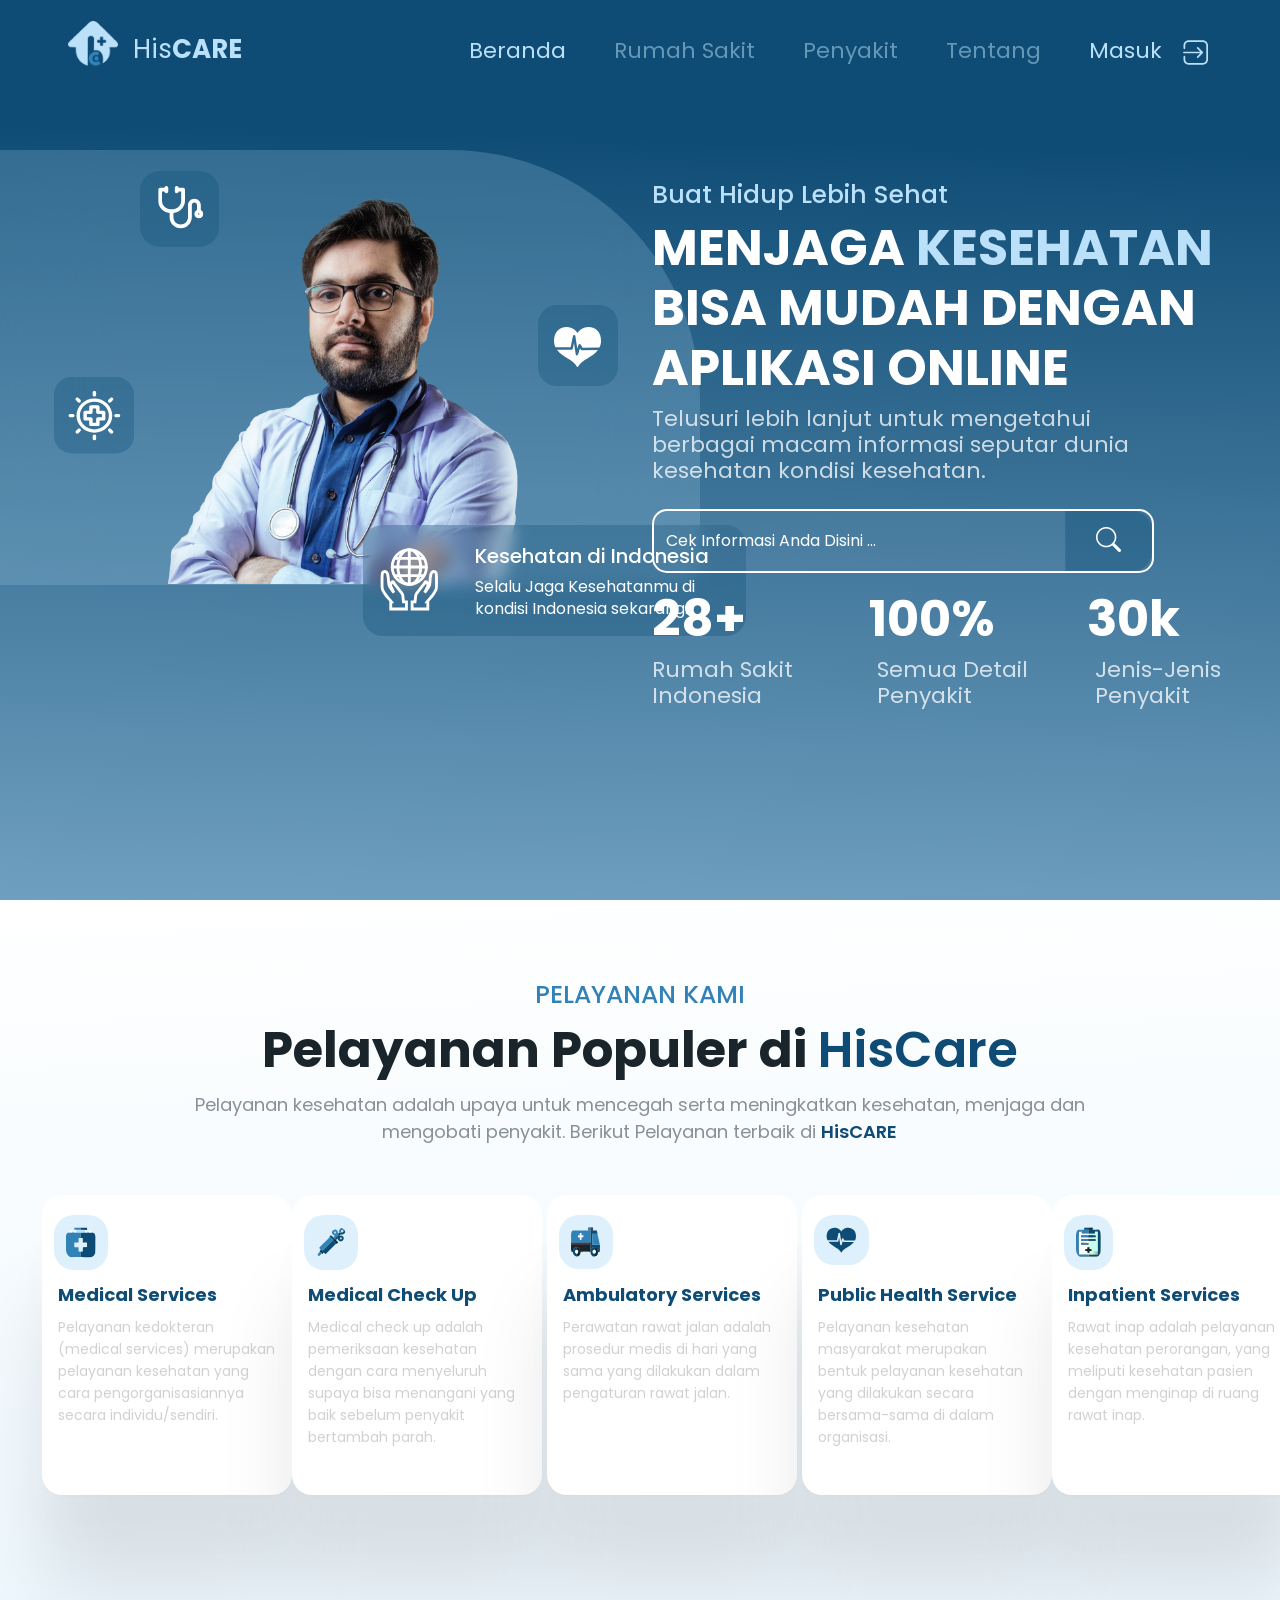
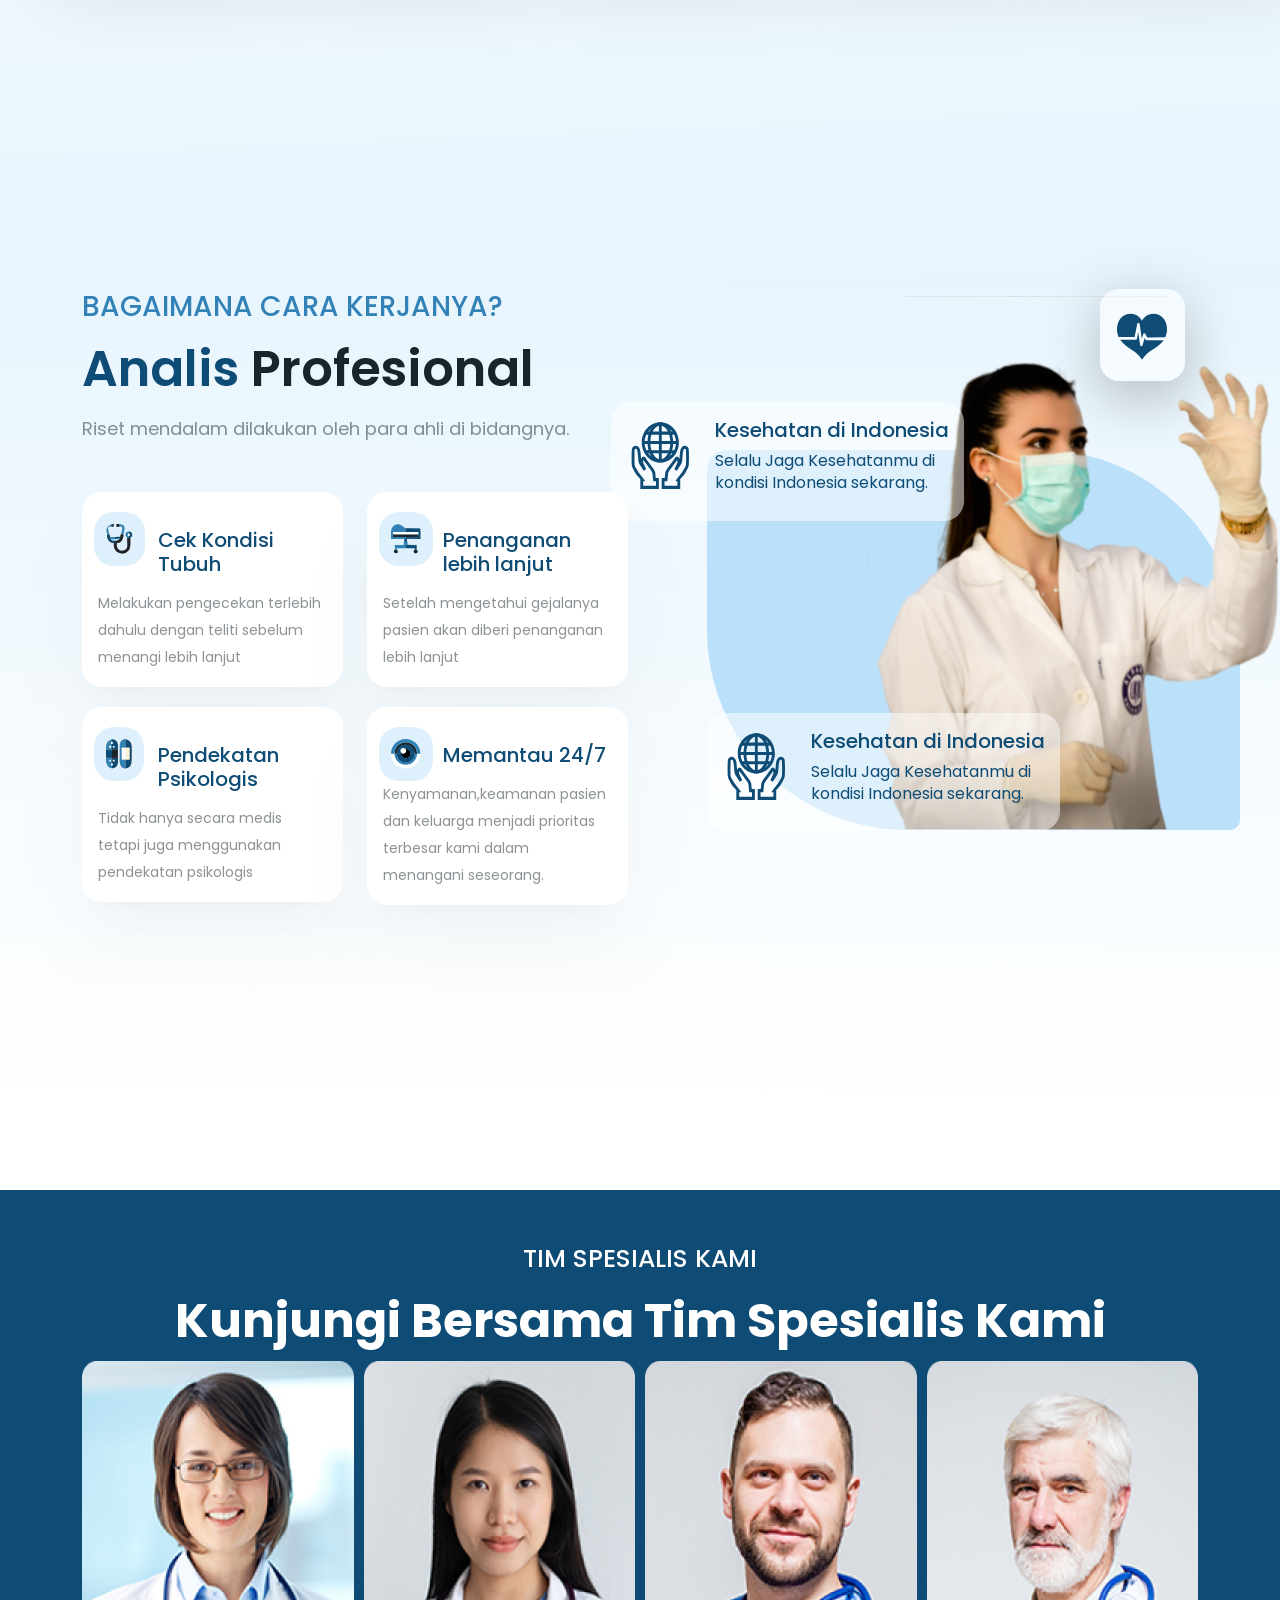
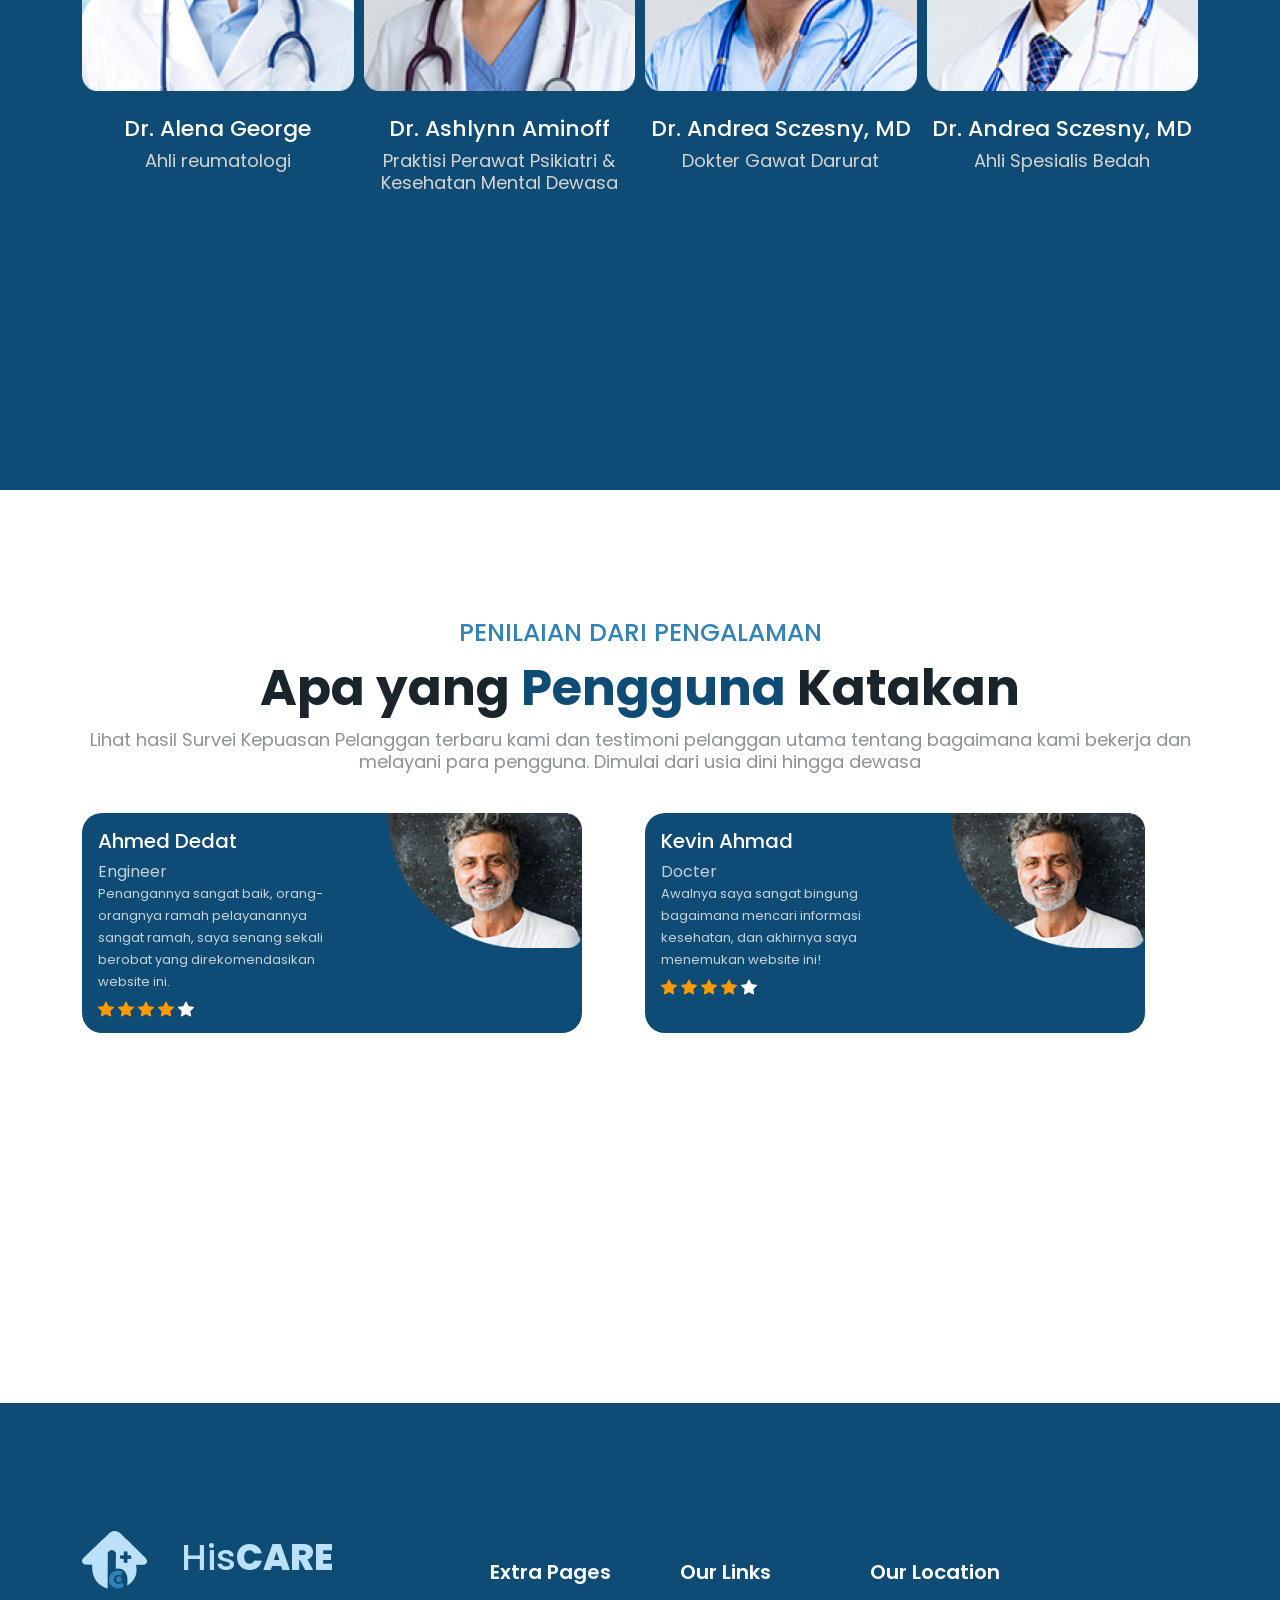
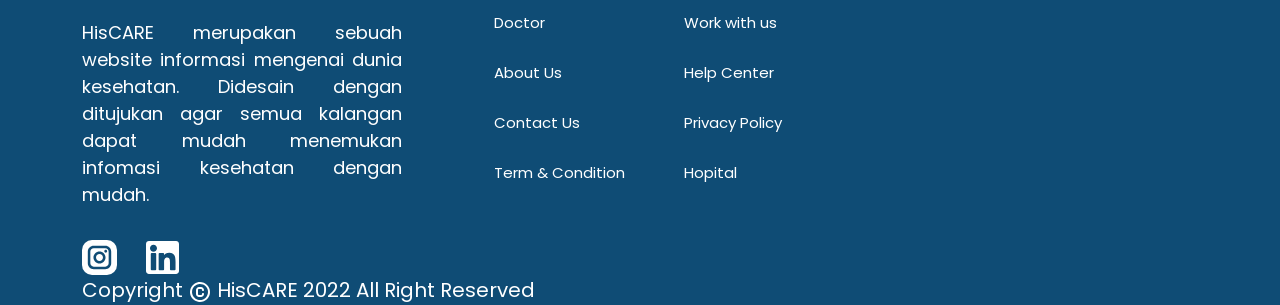
==== index.html @ 06464fab "final lomba" ====
<!DOCTYPE html>
<html lang="en">
  <head>
    <meta charset="UTF-8" />
    <meta http-equiv="X-UA-Compatible" content="IE=edge" />
    <meta name="viewport" content="width=device-width, initial-scale=1.0" />
    <link rel="icon" href="/image/brand-1.png" />
    <!-- BOOTSTRAP CSS -->
    <link rel="stylesheet" href="assets/bootstrap/css/bootstrap.css" />
    
    <!-- ICON BOOTSTRAP -->
    <link rel="stylesheet" href="https://cdn.jsdelivr.net/npm/bootstrap-icons@1.9.1/font/bootstrap-icons.css" />
    <!-- SWIPER JS -->
    <link rel="stylesheet" href="https://cdn.jsdelivr.net/npm/swiper@8/swiper-bundle.min.css" />
    <!-- STYLE CSS -->
    <link rel="stylesheet" href="/assets/css/style.css" />
    <!-- OWL -->
    <link rel="stylesheet" href="https://cdnjs.cloudflare.com/ajax/libs/OwlCarousel2/2.3.4/assets/owl.theme.default.css" integrity="sha512-OTcub78R3msOCtY3Tc6FzeDJ8N9qvQn1Ph49ou13xgA9VsH9+LRxoFU6EqLhW4+PKRfU+/HReXmSZXHEkpYoOA==" crossorigin="anonymous" referrerpolicy="no-referrer" />    <link rel="stylesheet" href="https://cdnjs.cloudflare.com/ajax/libs/OwlCarousel2/2.3.4/assets/owl.carousel.min.css" integrity="sha512-tS3S5qG0BlhnQROyJXvNjeEM4UpMXHrQfTGmbQ1gKmelCxlSEBUaxhRBj/EFTzpbP4RVSrpEikbmdJobCvhE3g==" crossorigin="anonymous" referrerpolicy="no-referrer" />    <title>HisCARE - Beranda</title>
  </head>
  <body>
    <!-- *AWAL NAVBAR* -->
    <header>
      <nav class="navbar navbar-expand-md navbar-expand-lg bg-transparent navbar-expand-xl fixed-top py-3">
        <div class="container-fluid px-5">
          <a class="navbar-brand" href="#"><img src="/image/brand-1.png" alt="brand-2" /><span>His</span><b>CARE</b></a>
          <div class="menu-toggle">
            <input type="checkbox" />
            <span></span>
            <span></span>
            <span></span>
          </div>
          <div class="navbar-links">
            <ul class="top-menu navbar-nav ms-auto">
              <li><a class="nav-link mx-3 active" aria-current="page" href="#">Beranda</a></li>
              <li><a class="nav-link mx-3" href="/hospitals.html">Rumah Sakit</a></li>
              <li><a class="nav-link mx-3" href="/diseases.html">Penyakit</a></li>
              <li><a class="nav-link mx-3" href="/about.html">Tentang</a></li>
              <li>
                <a class="nav-link mx-3 login" href="/login.html">Masuk <img src="/image/icon/icon-login-2.svg" alt="icon-login" /></a>
              </li>
            </ul>
          </div>
        </div>
      </nav>
      <!-- *AKHIR NAVBAR -->

      <!-- *HERO -->

      <div class="header-hero mb-5">
        <div class="container">
          <div class="row">
            <div class="col-md-6 col-lg-6">
              <!-- GAMBAR HERO -->
              <div class="hero-img">
                <img class="img-hero" src="image/img hero.png" alt="" />
                <img class="icon-hd-1" src="image/icon/icon-hd-1.svg" />
                <img class="icon-hd-2" src="image/icon/icon-hd-2.svg" />
                <img class="icon-hd-3" src="image/icon/icon-hd-3.svg" />
              </div>
              <!-- CARD HERO -->
              <div class="card card-hero mb-3">
                <div class="row g-0">
                  <div class="col-md-3 col-lg-3">
                    <img src="image/icon/icon-world.svg" class="img-fluid rounded-start" alt="..." />
                  </div>
                  <div class="col-md-9 col-lg-9">
                    <div class="card-body card-hero-detail">
                      <h5 class="card-title title-card-hero">Kesehatan di Indonesia</h5>
                      <p class="card-text text-card-hero">Selalu Jaga Kesehatanmu di kondisi Indonesia sekarang.</p>
                    </div>
                  </div>
                </div>
              </div>
            </div>
            <div class="col-md-6 col-lg-6">
              <div class="jumbotron">
                <!-- MAIN JUMBOTRON -->
                <h2>Buat Hidup Lebih Sehat</h2>
                <h1>MENJAGA<span> KESEHATAN</span> BISA MUDAH DENGAN APLIKASI ONLINE</h1>
                <p>Telusuri lebih lanjut untuk mengetahui berbagai macam informasi seputar dunia kesehatan kondisi kesehatan. </p>
                <div class="input-group mb-3">
                  <input type="search" class="form-control text-light" id="form-control" placeholder="Cek Informasi Anda Disini ..." aria-label="Check your information here" aria-describedby="button-addon2" />
                  <button class="btn-jumbotron" type="button" id="button-addon2"><i class="bi bi-search"></i></button>
                </div>
                <!-- JUMBOTRON VALUE -->
                <div class="row">
                  <div class="col-lg-4 col-4">
                    <div class="value-1">
                      <h1>28+</h1>
                      <p>Rumah Sakit Indonesia</p>
                    </div>
                  </div>
                  <div class="col-lg-4 col-4">
                    <div class="value-2">
                      <h1>100%</h1>
                      <p class="detail-value">Semua Detail Penyakit</p>
                    </div>
                  </div>
                  <div class="col-lg-4 col-4">
                    <div class="value-3">
                      <h1>30k</h1>
                      <p class="detail-value">Jenis-Jenis Penyakit</p>
                    </div>
                  </div>
                </div>
              </div>
            </div>
          </div>
        </div>
      </div>
    </header>
    <!-- *AKHIR HERO -->

    <main>
      <div class="section-services">
        <div class="container">
          <div class="main-services">
            <h2>PELAYANAN KAMI</h2>
            <h1>Pelayanan Populer di <span>HisCare</span></h1>
            <p>
              Pelayanan kesehatan adalah upaya untuk mencegah serta meningkatkan kesehatan, menjaga dan mengobati penyakit. Berikut Pelayanan terbaik di <span>HisCARE</span>
            </p>
          </div>
          <div class="card-services">
            <div class="row">
              <div class="col-12 col-sm-6 col-lg-2">
                <div class="card card-services-1">
                  <img src="image/icon/icon-service-1.svg" class="img-fluid img-card-service" alt="..." />
                  <div class="card-body card-body-services">
                    <h5 class="card-title-service">Medical Services</h5>
                    <p class="card-text-service">Pelayanan kedokteran (medical services) merupakan pelayanan kesehatan yang cara pengorganisasiannya secara individu/sendiri.</p>
                  </div>
                </div>
              </div>
              <div class="col-12 col-sm-6 col-lg-2">
                <div class="card card-services-2">
                  <img src="image/icon/icon-service-2.svg" class="img-fluid img-card-service" alt="..." />
                  <div class="card-body card-body-services">
                    <h5 class="card-title-service">Medical Check Up</h5>
                    <p class="card-text-service">Medical check up adalah pemeriksaan kesehatan dengan cara menyeluruh supaya bisa menangani yang baik sebelum penyakit bertambah parah.</p>
                  </div>
                </div>
              </div>
              <div class="col-12 col-sm-6 col-lg-2">
                <div class="card card-services-3">
                  <img src="image/icon/icon-service-3.svg" class="img-fluid img-card-service" alt="..." />
                  <div class="card-body card-body-services">
                    <h5 class="card-title-service">Ambulatory Services</h5>
                    <p class="card-text-service">Perawatan rawat jalan adalah prosedur medis di hari yang sama yang dilakukan dalam pengaturan rawat jalan. </p>
                  </div>
                </div>
              </div>
              <div class="col-12 col-sm-6 col-lg-2">
                <div class="card card-services-4">
                  <img src="image/icon/icon-service-4.svg" class="img-fluid img-card-service" alt="..." />
                  <div class="card-body card-body-services">
                    <h5 class="card-title-service">Public Health Service</h5>
                    <p class="card-text-service">Pelayanan kesehatan masyarakat merupakan bentuk pelayanan kesehatan yang dilakukan secara bersama-sama di dalam organisasi.</p>
                  </div>
                </div>
              </div>
              <div class="col-12 col-sm-12 col-lg-2">
                <div class="card card-services-5">
                  <img src="image/icon/icon-service-5.svg" class="img-fluid img-card-service" alt="..." />
                  <div class="card-body card-body-services">
                    <h5 class="card-title-service">Inpatient Services</h5>
                    <p class="card-text-service">Rawat inap adalah pelayanan kesehatan perorangan, yang meliputi kesehatan pasien dengan menginap di ruang rawat inap.</p>
                  </div>
                </div>
              </div>
            </div>
          </div>
        </div>
      </div>

      <!-- * WORKS -->
      <div class="section-works vh-100">
        <div class="container">
          <div class="row">
            <div class="col-sm-12 col-lg-6">
              <div class="main-works">
                <h2>BAGAIMANA CARA KERJANYA?</h2>
                <h1><span>Analis</span> Profesional</h1>
                <p>Riset mendalam dilakukan oleh para ahli di bidangnya.</p>
              
              <div class="row card-works">
                <div class="col-12 col-sm-12 col-xl-6">
                  <div class="card card-works-1">
                    <img src="image/icon/icon-work-1.svg" class="img-fluid img-card-work" alt="..." />
                    <div class="card-body">
                      <h5 class="card-title title-card-works">Cek Kondisi Tubuh</h5>
                      <p class="card-text text-card-works">Melakukan pengecekan terlebih dahulu dengan teliti sebelum menangi lebih lanjut </p>
                    </div>
                  </div>
                </div>
                <div class="col-12 col-sm-12 col-xl-6">
                  <div class="card card-works-2">
                    <img src="image/icon/icon-work-2.svg" class= "img-fluid img-card-work" alt="..." />
                    <div class="card-body">
                      <h5 class="card-title title-card-works">Penanganan lebih lanjut</h5>
                      <p class="card-text text-card-works">Setelah mengetahui gejalanya pasien akan diberi penanganan lebih lanjut</p>
                    </div>
                  </div>
                </div>
                <div class="col-12 col-sm-12 col-xl-6 ">
                  <div class="card card-works-3">
                    <img src="image/icon/icon-work-3.svg" class="img-fluid img-card-work" alt="..." />
                    <div class="card-body">
                      <h5 class="card-title title-card-works">Pendekatan Psikologis</h5>
                      <p class="card-text text-card-works">Tidak hanya secara medis tetapi juga menggunakan pendekatan psikologis</p>
                    </div>
                  </div>
                </div>
                <div class="col-12 col-sm-12 col-xl-6">
                  <div class="card card-works-4">
                    <img src="image/icon/icon-work-4.svg" class="img-fluid img-card-work" alt="..." />
                    <div class="card-body">
                      <h5 class="card-title title-card-works">Memantau 24/7</h5>
                      <p class="card-text text-card-works">Kenyamanan,keamanan pasien dan keluarga menjadi prioritas terbesar kami dalam menangani seseorang.</p>
                    </div>
                  </div>
                </div>
              </div>
            </div>
          </div>
            <div class="col-sm-12 col-lg-6">
              <div class="work-img">
                <img class="img-work" src="image/img-services.svg" alt="" />
                <div class="card card-img-work-1 mb-3">
                  <div class="row g-0">
                    <div class="col-md-3 col-lg-3">
                      <img src="image/icon/icon-world-2.svg" class="img-fluid img-card rounded-start" alt="..." />
                    </div>
                    <div class="col-md-9 col-lg-9">
                      <div class="card-body card-works-5">
                        <h5 class="card-title title-works">Kesehatan di Indonesia</h5>
                        <p class="card-text text-works">Selalu Jaga Kesehatanmu di kondisi Indonesia sekarang.</p>
                      </div>
                    </div>
                  </div>
                </div>
                <div class="card card-img-work-2 mb-3">
                  <div class="row g-0">
                    <div class="col-md-3 col-lg-3">
                      <img src="image/icon/icon-world-2.svg" class="img-fluid img-card rounded-start" alt="..." />
                    </div>
                    <div class="col-md-9 col-lg-9">
                      <div class="card-body card-works-5">
                        <h5 class="card-title title-works">Kesehatan di Indonesia</h5>
                        <p class="card-text text-works">Selalu Jaga Kesehatanmu di kondisi Indonesia sekarang.</p>
                      </div>
                    </div>
                  </div>
                </div>
                <img class="icon-works" src="image/icon/icon-healty.svg" alt="" />
              </div>
            </div>
          </div>
        </div>
      </div>

      <!-- *SPECIALIST -->

      <div class="section-specialist">
        <div class="container">
          <div class="main-specialist">
            <h2>TIM SPESIALIS KAMI</h2>
            <h1>Kunjungi Bersama Tim Spesialis Kami</h1>
          </div>
          <div class="owl-carousel owl-specialist owl-theme">         
              <div class="specialist-1">
                <img class="card-specialist-1 item" src="image/img-dr-1.png"></img>
                <div class="docter-1">
                  <h4>Dr. Alena George</h4>
                  <p>Ahli reumatologi</p>
                </div>
              </div>
              <div class="specialist-2">
                <img class="card-specialist-2 item" src="image/img-dr-2.png"></img>
                <div class="docter-2">
                  <h4>Dr. Ashlynn Aminoff</h4>
                  <p>Praktisi Perawat Psikiatri & Kesehatan Mental Dewasa</p>
                </div>
              </div> 
              <div class="specialist-3">
                <img class="card-specialist-3 item" src="image/img-dr-3.png"></img>
                <div class="docter-3">
                  <h4>Dr. Andrea Sczesny, MD</h4>
                  <p>Dokter Gawat Darurat</p>
                </div>
              </div> 
              <div class="specialist-4">              
                <img class="card-specialist-4 item" src="image/img-dr-4.png"></img>
                <div class="docter-4">
                  <h4>Dr. Andrea Sczesny, MD</h4>
                  <p>Ahli Spesialis Bedah</p>
                </div>
              </div>                                   
            </div>
          </div>        
        </div>
      </div>

      <!-- *AKHIR SECTION SPECIALIST -->
      <!-- *CUSTOMER SAY -->
      <div class="section-customer-say">
        <div class="container">
          <div class="main-customer-say">
            <h2>PENILAIAN DARI PENGALAMAN</h2>
            <h1>Apa yang <span>Pengguna</span> Katakan</h1>
            <p>Lihat hasil Survei Kepuasan Pelanggan terbaru kami dan testimoni pelanggan utama tentang bagaimana kami bekerja dan melayani para pengguna. Dimulai dari usia dini hingga dewasa</p>
          </div>
          <div class="">
            <div class="card-customer-say owl-carousel owl-customer owl-theme">
              <div class="customer-1">
                <div class="card card-customer-say-1">
                  <div class="row">
                    <div class="col-7">
                      <div class="card-body">
                        <h4 class="card-title title-customer-1">Ahmed Dedat</h4>
                        <p>Engineer</p>
                        <p class="card-text text-customer-say">Penangannya sangat baik, orang-orangnya ramah pelayanannya sangat ramah, saya senang sekali berobat yang direkomendasikan website ini.</p>
                        <div class="rating-customer">
                          <i class="bi bi-star-fill"></i>
                          <i class="bi bi-star-fill"></i>
                          <i class="bi bi-star-fill"></i>
                          <i class="bi bi-star-fill"></i>
                          <i class="bi bi-star-fill start-customer"></i>
                        </div>
                      </div>
                    </div>
                    <div class="col-5">
                      <img src="image/customer-say-1.png" class=" img-card-customer-1" alt="" />
                    </div>
                  </div>
                </div>
              </div>
              <div class="customer-1">
                <div class="card card-customer-say-2">
                  <div class="row">
                    <div class="col-7">
                      <div class="card-body">
                        <h4 class="card-title title-customer-1">Kevin Ahmad</h4>
                        <p>Docter</p>
                        <p class="card-text text-customer-say">Awalnya saya sangat bingung bagaimana mencari informasi kesehatan, dan akhirnya saya menemukan website ini!</p>
                        <div class="rating-customer">
                          <i class="bi bi-star-fill"></i>
                          <i class="bi bi-star-fill"></i>
                          <i class="bi bi-star-fill"></i>
                          <i class="bi bi-star-fill"></i>
                          <i class="bi bi-star-fill start-customer"></i>
                        </div>
                      </div>
                    </div>
                    <div class="col-5">
                      <img src="image/customer-say-1.png" class=" img-card-customer-1" alt="" />
                    </div>
                  </div>
                </div>
              </div>
            </div>
          </div>
        </div>
      </div>
    </main>

    <footer>
      <div class="footer pt-5">
        <div class="content-footer container text-light">
          <div class="row">
            <div class="col-12 col-lg-4 about-footer">
              <div class="brand-footer">
                <h2>
                  <img src="image/brand-1.png" alt="" />
                  His<span>CARE</span>
                </h2>
                <p class="text-footer">HisCARE merupakan sebuah website informasi mengenai dunia kesehatan. Didesain dengan ditujukan agar semua kalangan dapat mudah menemukan infomasi kesehatan dengan mudah.</p>
              </div>
              <div class="sosmed-footer">
                <a href=""><img src="image/icon/icon-ig.svg" alt="" /></a>
                <a href=""><img src="/image/icon/icon-linkedin.svg" alt="" /></a>
              </div>
            </div>
            <div class="col-12 col-lg-8 main-footer">
              <div class="row">
                <div class="col-12 col-lg-3">
                  <p class="perusahaan">Extra Pages</p>
                  <ul>
                    <li><a href="#">Doctor</a></li>
                    <li><a href="#">About Us</a></li>
                    <li><a href="#">Contact Us</a></li>
                    <li><a href="#">Term & Condition</a></li>
                  </ul>
                </div>
                <div class="col-12 col-lg-3">
                  <p>Our Links</p>
                  <ul>
                    <li><a href="#"> Work with us</a></li>
                    <li><a href="#">Help Center</a></li>
                    <li><a href="#">Privacy Policy</a></li>
                    <li><a href="#">Hopital</a></li>
                  </ul>
                </div>
                <div class="col-12 col-lg-6">
                  <p>Our Location</p>
                  <ul>
                    <iframe
                      src="https://www.google.com/maps/embed?pb=!1m18!1m12!1m3!1d3961.0091771893913!2d107.64422471472034!3d-6.8895032950216475!2m3!1f0!2f0!3f0!3m2!1i1024!2i768!4f13.1!3m3!1m2!1s0x2e68e79f6f5ee041%3A0xf935f61f05570358!2sSMKN%205%20Kota%20Bandung!5e0!3m2!1sid!2sid!4v1662335462393!5m2!1sid!2sid"
                      width="100%"
                      height="246px;"
                      style="border: 0"
                      allowfullscreen=""
                      loading="lazy"
                      referrerpolicy="no-referrer-when-downgrade"
                    ></iframe>
                  </ul>
                </div>
              </div>
            </div>
          </div>
          <div class="copyright">
            <p>Copyright <img src="image/icon/copyright.svg" /> HisCARE 2022 All Right Reserved</p>
          </div>
        </div>
      </div>
    </footer>

    <script src="assets/script.js"></script>
    <script src="/assets/bootstrap/js/bootstrap.bundle.js"></script>
    <script src="https://cdn.jsdelivr.net/npm/swiper@8/swiper-bundle.min.js"></script>
    <script src="https://cdnjs.cloudflare.com/ajax/libs/OwlCarousel2/2.3.4/owl.carousel.js" integrity="sha512-gY25nC63ddE0LcLPhxUJGFxa2GoIyA5FLym4UJqHDEMHjp8RET6Zn/SHo1sltt3WuVtqfyxECP38/daUc/WVEA==" crossorigin="anonymous" referrerpolicy="no-referrer"></script>
    <!-- JQUERY -->
    <script
      src="https://cdnjs.cloudflare.com/ajax/libs/jquery/3.6.1/jquery.min.js"
      integrity="sha512-aVKKRRi/Q/YV+4mjoKBsE4x3H+BkegoM/em46NNlCqNTmUYADjBbeNefNxYV7giUp0VxICtqdrbqU7iVaeZNXA=="
      crossorigin="anonymous"
      referrerpolicy="no-referrer"
    ></script>
    <script src="/assets/owl/owl.carousel.min.js"></script>
    <script>
      $(".owl-specialist").owlCarousel({
        loop: true,
        margin: 10,
        responsive: {
          0: {
            items: 1,
          },
          480: {
            items: 2,
          },
          1000: {
            items: 4,
          },
        },
      });
      $(".owl-customer").owlCarousel({
        loop: true,
        margin: 10,
        responsive: {
          0: {
            items: 1,
          },
        480: {
            items: 1,
          },
          1000: {
            items: 2,
          },
        },
      });
    </script>
  </body>
</html>
---- assets/css/style.css ----
@import url("https://fonts.googleapis.com/css2?family=Poppins:wght@300;400;500;600&display=swap");
@import url("https://fonts.googleapis.com/css2?family=Nunito:wght@200;300;400;500;600;700&display=swap");

:root {
  --first-color: #1b262c;
  --second-color: #0f4c75;
  --third-color: #3282b8;
  --fourth-color: #bbe1fa;
}
* {
  margin: 0;
  padding: 0;
  box-sizing: border-box;
  font-family: "Poppins", sans-serif;
}
body {
  overflow-x: hidden;
}
/* !NAVBAR */
.navbar-brand {
  font-size: 26px;
  line-height: 54px;
  color: var(--fourth-color) !important;
  padding-left: 20px;
}
.navbar-brand img {
  width: 50px;
  margin-bottom: 15px;
}
.navbar-brand span {
  margin-left: 15px;
}
.navbar-brand b {
  color: var(--fourth-color);
  font-weight: bolder;
}
.nav-color {
  background-color: var(--second-color);
  transition: all ease-in-out 0.5s;
  box-shadow: 0px 4px 20px #38383889;
}

.bg-transparent {
  transition: all ease-in 0.5s;
}
.active {
  color: var(--fourth-color) !important;
}
.nav-link {
  font-size: 22px;
  color: rgba(187, 225, 250, 0.5);
}
.nav-link:hover,
.nav-link:focus,
.login {
  color: var(--fourth-color);
}
.login {
  color: var(--fourth-color);
}
.login img {
  margin-left: 15px;
}

/* MENU TOGGLE */
.menu-toggle {
  display: none;
  flex-direction: column;
  height: 20px;
  justify-content: space-between;
  position: relative;
}
.menu-toggle input {
  position: absolute;
  top: -5px;
  width: 35px;
  height: 40px;
  opacity: 0;
  cursor: pointer;
  z-index: 4;
}
.menu-toggle span {
  display: block;
  width: 28px;
  height: 3.5px;
  border-radius: 50px;
  background-color: var(--fourth-color);
  transition: all 0.3s;
  z-index: 3;
}

/*HAMBURGER ANIMATION*/
.menu-toggle span:nth-child(2) {
  transform-origin: 0 0;
}
.menu-toggle span:nth-child(3) {
  width: 50%;
  margin-left: 12px;
}
.menu-toggle span:nth-child(4) {
  transform-origin: 0 100%;
}
.menu-toggle input:checked ~ span:nth-child(2) {
  background-color: var(--fourth-color);
  transform: rotate(45deg) translate(-1px, -1px);
}
.menu-toggle input:checked ~ span:nth-child(4) {
  background-color: var(--fourth-color);
  transform: rotate(-45deg) translate(-1px, 0);
}
.menu-toggle input:checked ~ span:nth-child(3) {
  transform: scale(0);
}

/* !JUMBOTRON */
header {
  background: linear-gradient(181.37deg, #0f4c75 16.15%, #bbe1fa 165.7%);
  width: 100%;
  height: 100vh;
}
.hero-img {
  position: absolute;
  background: rgba(187, 225, 250, 0.2);
  backdrop-filter: blur(45px);
  border-radius: 0px 250px 20px 0px;
  width: 700px;
  height: 435px;
  left: 0;
  top: 150px;
}
.img-hero {
  width: 450px;
  position: relative;
  left: 130px;
  top: 43px;
}
.icon-hd-1 {
  width: 80px !important;
  position: relative;
  bottom: 0;
  top: 70px;
  left: -400px !important;
}
.icon-hd-2 {
  width: 80px !important;
  position: relative;
}
.icon-hd-3 {
  position: relative;
  bottom: 370px;
  left: 140px;
}
.card {
  border: none;
}
.card-hero {
  background: rgba(15, 76, 117, 0.3);
  backdrop-filter: blur(8px) !important;
  border-radius: 20px;
  border: none;
  position: absolute;
  top: 525px;
  left: 363px;
  width: 382.63px;
  height: 110.92px;
}
.img-fluid {
  position: absolute;
  top: 20px;
  left: 12px;
}

.card-hero-detail {
  position: absolute;
  bottom: 0;
}
.title-card-hero,
.text-card-hero {
  width: 100%;
  color: white !important;
}
.jumbotron {
  display: block;
  position: absolute;
  top: 180px;
}
.jumbotron,
h2 {
  color: var(--four-color);
  font-size: 25px;
}
.jumbotron h2 {
  color: var(--fourth-color);
}
.jumbotron h1 {
  color: white;
  font-weight: 700;
  font-size: 50px;
  line-height: 60px;
}
.jumbotron p {
  font-size: 22px;
  width: 80%;
  line-height: 26px;
}
.jumbotron span {
  color: var(--fourth-color);
  font-weight: 700;
}
.search-jumbotron {
  background: rgba(255, 255, 255, 0.05);
  border: 2px solid #ffffff;
  border-radius: 15px;
}
.input-group {
  border: 2px solid #ffffff;
  border-radius: 15px;
  width: 80%;
  margin-top: 1em;
}

.form-control {
  background: rgba(255, 255, 255, 0.05);
  border: none;
}
#form-control:focus {
  background: rgba(255, 255, 255, 0.05);
}
input:focus {
  box-shadow: none !important;
  background: rgba(255, 255, 255, 0.05);
}

::placeholder {
  color: white !important;
}
.btn-jumbotron {
  background: rgba(15, 76, 117, 0.3);
  border-radius: 20px;
  position: relative;
  width: 87px;
  height: 60px;
  border: none;
}
.btn-jumbotron i {
  color: white;
}
.value-1,
.value-2,
.value-3 {
  width: auto;
  height: auto;
}
.value-1,
.value-2,
.value-3,
h1 {
  font-weight: 700;
  font-size: 48px;
  line-height: 65px;
  color: white;
}
.value-1,
.value-2,
.value-3,
p {
  font-weight: 400;
  font-size: 16px;
  line-height: 22px;
  color: rgba(255, 255, 255, 0.75);
}
.detail-value {
  margin-left: 8px;
}
/* ! SERVICES */
.section-services {
  background: linear-gradient(177.59deg, #c4c4c4 -1.41%, #ffffff -1.38%, #bbe1fa 277.26%);
  height: 110vh;
  padding-bottom: 5rem;
  padding-top: 5rem;
}
.main-services {
  text-align: center;
}
.main-services h2 {
  color: var(--third-color);
}
.main-services h1 {
  font-size: 50px;
  color: #1a252b;
}
.main-services p {
  color: rgba(26, 37, 43, 0.5);
  width: 80%;
  line-height: 27px;
  font-size: 18px;
  margin-left: 10%;
}
.main-services span {
  font-weight: 600;
  color: var(--second-color);
}
/* ! CARD SERVICES */
.card-services {
  padding-top: 50px;
}
.card-services-1,
.card-services-2,
.card-services-3,
.card-services-4,
.card-services-5 {
  width: fit-content;
  height: auto;
  color: black;
  background: #ffffff;
  box-shadow: 0px 100px 80px rgba(0, 0, 0, 0.09), 0px 44.6385px 40.0391px rgba(0, 0, 0, 0.0148668), 0px 16.5479px 24.1177px rgba(0, 0, 0, 0.00201574), 0px 4.01307px 10.0172px rgba(0, 0, 0, 0.000244818),
    0px 3.08671px 6.30574px rgba(0, 0, 0, 0.00390063), 0px 2.44603px 3.62304px rgba(0, 0, 0, 0.00817888), 0px 1.48964px 1.59459px rgba(0, 0, 0, 0.0107784);
  border-radius: 20px;
  transition: all 0.3s ease-out;
  position: relative;
}
.img-card-service {
  background: rgba(187, 225, 250, 0.5);
  border-radius: 20px;
  padding: 12px;
}

.card-services-1 {
  right: 40px;
}
.card-services-2 {
  left: 20px;
}
.card-services-3 {
  left: 85px;
}
.card-services-4 {
  left: 150px;
}
.card-services-5 {
  left: 210px;
}

.card-services-1:hover,
.card-services-2:hover,
.card-services-3:hover,
.card-services-4:hover,
.card-services-5:hover {
  background: rgba(49, 130, 183, 1);
  transform: translateY(-10px) scale(1.005) translateZ(0);
}

.card-body-services {
  position: relative;
  top: 70px;
}

.card-services-1,
.card-services-2,
.card-services-3,
.card-services-4,
.card-services-5,
.card-title-service {
  color: var(--second-color);
  font-size: 18px;
  line-height: 27px;
  font-weight: 700;
  width: 250px;
}
.card-title-service:target {
  color: var(--fourth-color);
}
.card-text-service:target {
  color: white;
}
.card-services-1,
.card-services-2,
.card-services-3,
.card-services-4,
.card-services-5,
.card-text-service {
  color: rgba(209, 209, 209, 1);
  font-size: 14px;
  height: 300px;
}

/* !WORKS */
.section-works {
  background: linear-gradient(0.45deg, #ffffff 10.14%, #ffffff 10.17%, #bbe1fa 279.27%);
}
.main-works h2 {
  font-size: 28px;
  color: var(--third-color);
}
.main-works h1 {
  font-size: 50px;
  color: #1a252b;
  line-height: 75px;
  font-weight: 600;
}
.main-works span {
  color: var(--second-color);
}
.main-works p {
  color: rgba(26, 37, 43, 0.5);
  font-size: 18px;
  line-height: 27px;
  width: 100%;
}
/* CARD WORKS */
.card-works {
  margin-top: 50px;
}
.card-works-1,
.card-works-2,
.card-works-3,
.card-works-4 {
  border-radius: 20px;
  backdrop-filter: blur(20px);
  background: #ffffff;
  /* width: 255px;
  height: 172.5px; */
  transition: all 0.3s ease-out;
  text-align: left;
  filter: drop-shadow(0px 50.0488px 40.0391px rgba(0, 0, 0, 0.0292019)) drop-shadow(0px 30.1471px 24.1177px rgba(0, 0, 0, 0.013462)) drop-shadow(0px 19.3198px 15.4559px rgba(0, 0, 0, 0.00690742))
    drop-shadow(0px 12.5216px 10.0172px rgba(0, 0, 0, 0.00523375)) drop-shadow(0px 7.88218px 6.30574px rgba(0, 0, 0, 0.0063107)) drop-shadow(0px 4.5288px 3.62304px rgba(0, 0, 0, 0.00854026))
    drop-shadow(0px 1.99324px 1.59459px rgba(0, 0, 0, 0.00976893));
}
.img-card-work {
  background: rgba(187, 225, 250, 0.5);
  border-radius: 20px;
  padding: 12px;
}
.card-works-1:hover,
.card-works-2:hover,
.card-works-3:hover,
.card-works-4:hover {
  background: rgba(49, 130, 183, 1);
  transform: translateY(-10px) scale(1.005) translateZ(0);
}
.card-works-1 {
  margin-bottom: 20px;
}
.card-works-3 {
  margin-bottom: 20px;
}
.title-card-works {
  margin-left: 3em;
  margin-top: 1em;
  color: var(--second-color);
}
.text-card-works {
  color: #d1d1d1;
  font-weight: 400;
  font-size: 14px !important;
  line-height: 21px;
  margin-top: 1em;
  width: auto;
  height: auto;
}
/* ! IMAGES WORKS */
.work-img {
  position: relative;
  width: 533px;
  height: 380.49px;
  background: #bbe1fa;
  border-radius: 20px 200px 10px;
  top: 160px;
  left: 55px;
}
.img-work {
  width: 411px;
  height: 534.4px;
  position: absolute;
  left: 160px;
  bottom: 0;
}
.card-works-1,
.card-works-2 {
  margin-left: auto;
}
.card-img-work-1,
.card-img-work-2 {
  background: rgba(255, 255, 255, 0.5);
  border-radius: 20px;
  width: 352.63px;
  height: 118.55px;
  color: var(--second-color);
}
.card-img-work-1 {
  position: relative;
  right: 6rem;
  bottom: 3rem;
}
.card-img-work-2 {
  margin-top: 9rem;
}
.title-works {
  width: 300px;
}
.text-works {
  color: var(--second-color);
}
.img-card {
  position: relative;
  left: 20px;
}
.icon-works {
  position: absolute;
  right: 0;
  bottom: 0;
  top: -200px;
}
/* SPECIALIST */
.section-specialist {
  background-color: var(--second-color);
  height: 100vh;
}
.main-specialist {
  text-align: center;
  padding-top: 48px;
}
.main-specialist h2 {
  font-weight: 500;
  line-height: 42px;
  color: #ffffff;
}
.card-specialist {
  padding-top: 50px;
}
.card-specialist-1,
.card-specialist-2,
.card-specialist-3,
.card-specialist-4 {
  width: 275px;
  height: 330px;
}
.docter-1 h4,
.docter-2 h4,
.docter-3 h4,
.docter-4 h4 {
  font-size: 22px;
  color: #ffffff;
  padding-top: 25px;
  text-align: center;
}
.docter-1 p,
.docter-2 p,
.docter-3 p,
.docter-4 p {
  font-size: 18px;
  text-align: center;
  color: #d4d4d4;
}

/* !CUSTOMER */
.card-customer-say {
  cursor: pointer;
  height: 70vh;
}
.main-customer-say {
  text-align: center;
  margin-top: 8rem;
}
.main-customer-say h2 {
  color: rgba(49, 130, 183, 1);
}
.main-customer-say h1 {
  font-size: 50px;
  color: #1a252b;
}
.main-customer-say span {
  color: rgba(15, 76, 117, 1);
}
.main-customer-say p {
  color: rgba(26, 37, 43, 0.5);
  font-size: 18px;
  width: 100%;
}
.card-customer-say {
  padding-top: 40px;
}
.text-customer-say {
  width: 100%;
  font-size: 13px;
  margin-bottom: 5px;
}
.customer-1 {
  width: 100px;
}

.card-customer-say-1 {
  border-radius: 20px;
  background-color: var(--second-color);
  width: 500px;
  height: 220px;
  padding-top: 0 !important;
  color: #d4d4d4;
}
.img-card-customer-1 {
  width: 100%;
  height: fit-content;
}
.title-customer-1 {
  color: #ffffff;
  font-size: 20px;
}
.title-customer-1 p {
  color: #ffffff;
  font-size: 18px;
}
.card-title-customer {
  width: 100%;
  display: flex;
  justify-content: space-between;
}
.card-customer-say-2 {
  border-radius: 20px;
  background-color: var(--second-color);
  width: 500px;
  height: 220px;
  padding-top: 0 !important;
  color: #d4d4d4;
}
.customer-2 {
  margin-left: 190px;
}
.wrapper-customer {
  padding-bottom: 120px;
}
.rating-customer {
  color: #ff9900;
}
.start-customer {
  color: white;
}
.customer {
  padding-right: 70px !important;
}
/* !FOOTER */
.footer {
  width: 100%;
  height: 1;
  background-color: var(--second-color);
}
.content-footer {
  margin-top: 80px;
}

.about-footer img {
  padding-right: 25px;
}
.brand-footer {
  padding-bottom: 2rem;
}
.brand-footer h2 {
  font-size: 36px;
  color: var(--fourth-color);
}
.brand-footer span {
  font-weight: 800;
  color: var(--fourth-color);
}
.text-footer {
  margin-top: 30px;
  width: 90%;
  font-weight: 400;
  font-size: 18px;
  line-height: 27px;
  text-align: justify;

  color: #ffffff;
}
.main-footer p {
  margin-top: 30px;
  margin-left: 28px;
  padding-bottom: 15px;
  font-size: 20px;
  color: #ffffff;
  font-weight: 600;
}
.main-footer a {
  color: white;
  font-size: 15px;
  line-height: 50px;
  text-decoration: none;
}
.main-footer li {
  list-style: none;
}
.copyright p {
  font-weight: 400;
  font-size: 20px;
  line-height: 30px;
  color: #ffffff;
  margin-bottom: 0;
}
iframe {
  border-radius: 15px;
}

/* !MOBILE */
@media (max-width: 620px) {
  * {
    margin: 0;
    padding: 0;
    box-sizing: border-box;
  }
  /* !NAVBAR */
  .navbar {
    display: block;
    width: 100%;
    padding: 0 !important;
    padding-top: 12px !important ;
    padding-bottom: 10px !important ;
    position: fixed;
    z-index: 3;
  }
  .nav-color {
    background-color: var(--second-color);
    transition: all ease-in-out 0.3s;
    color: black !important;
  }
  .bg-transparent {
    transition: all ease-in 0.3s;
  }
  .nav-link {
    color: var(--fourth-color) !important;
    padding: 20px 0px 20px 0px !important;
  }
  .nav-link a {
    margin-top: 100px !important ;
  }
  .navbar-brand {
    position: relative;
    right: 35px;
  }
  .navbar-brand span {
    margin-left: 8px;
  }
  .navbar-links {
    position: fixed;
    top: -275px;
    left: 0;
    width: 100%;
    height: auto;
  }
  /* MENU TOGGLE */
  .menu-toggle {
    display: flex;
  }
  .top-menu {
    z-index: -1;
  }
  nav ul {
    position: relative;
    /* top: -140px;
    left: -50px; */
    width: 100%;
    background: var(--second-color);
    align-items: center;
    transform: translateY(0);
    transition: all 0.5s;
    opacity: 0;
    border-radius: 0 0 10px 10px;
  }

  nav ul.slide {
    display: flex;
    transform: translateY(100%);
    opacity: 1;
  }
  /* !JUMBOTRON */
  header {
    width: 100%;
    height: 100vh !important;
  }

  .jumbotron {
    margin-right: auto !important;
    position: relative;
    margin-top: 45%;
    top: 0px;
  }
  .hero-img {
    display: none;
  }
  .card-hero {
    display: none;
  }

  .jumbotron h1 {
    font-size: 25px;
    line-height: 36px;
    text-align: center;
  }
  .jumbotron h2 {
    font-size: 18px;
    text-align: center;
  }
  .jumbotron p {
    width: 100%;
    height: auto;
    line-height: 18px;
    font-size: 14px;
    text-align: center;
    margin-top: 15px;
    margin-bottom: 1rem;
  }
  .jumbotron span {
    color: var(--fourth-color);
  }
  .jumbotron .row .value-1,
  .jumbotron .row .value-2,
  .jumbotron .row .value-3 {
    width: auto;
    height: 100px !important;
  }
  .value-1,
  .value-2,
  .value-3 h1 {
    font-size: 28px;
    line-height: 30px;
  }
  p {
    font-size: 14px;
    line-height: 22px;
  }
  .search-jumbotron {
    background: rgba(255, 255, 255, 0.05);
    border: 2px solid #ffffff;
    border-radius: 15px;
  }
  .input-group {
    width: auto;
    border: 2px solid #ffffff;
    border-radius: 10px;
    height: 50px;
    margin: auto;
  }
  .form-control {
    background: rgba(255, 255, 255, 0.05);
    height: 50px;
  }
  ::placeholder {
    position: relative;
    bottom: 3px;
    font-size: 12px;
  }
  .btn-jumbotron {
    background: rgba(15, 76, 117, 0.3);
    border-radius: 12px;
    position: relative;
    width: 67px;
    height: 46px;
  }
  .btn-jumbotron i {
    font-size: 18px;
  }
  .value-1,
  .value-2,
  .value-3 {
    position: relative;
    top: 50px;
  }
  .value-1,
  .value-2,
  .value-3,
  p {
    line-height: 15px;
  }
  /* !SERVICES */
  .section-services {
    height: max-content;
  }
  .main-services h2 {
    font-size: 18px;
  }
  .main-services h1 {
    font-size: 25px;
  }
  .main-services p {
    font-size: 14px;
    line-height: 18px;
  }
  /* !CARD SERVICE */
  .img-card-service {
    position: relative;
    width: fit-content;
    height: 60px;
  }
  .card-services-1,
  .card-services-2,
  .card-services-3,
  .card-services-4 {
    width: auto;
    height: fit-content;
    margin-bottom: 1rem;
    position: static !important;
  }
  .card-services-5 {
    width: auto;
    height: fit-content;
    font-size: medium;
    position: static;
    line-height: 25px !important ;
  }
  .card-body-services {
    height: max-content;
    position: static;
    margin-top: 1em;
  }
  .card-body-services p,
  .card-body-services h5 {
    font-size: inherit;
    width: auto;
    height: fit-content;
  }
  .card-body-services h5 {
    font-size: 18px;
  }
  .card-body-services p {
    /* height: 80px; */
    padding-bottom: 1em;
    line-height: 18px;
  }
  /* !WORKS */
  .section-works {
    display: block;
    width: auto;
    height: fit-content !important;
    text-align: center;
    padding-bottom: 3rem;
  }
  .main-works h2 {
    font-size: 18px;
  }
  .main-works h1 {
    font-size: 25px;
  }
  .main-works p {
    font-size: 14px;
    width: 100%;
    line-height: 22px;
  }
  /* !CARD WORKS */

  /* .card-works .col-sm-12 {
    display: flex;
    flex-direction: column;
    align-items: center;
    justify-content: center;
    width: 50%;
    height: auto;
  } */
  .card-works-1,
  .card-works-2,
  .card-works-3,
  .card-works-4 {
    width: auto;
    height: fit-content;
  }

  .card-works-3 {
    margin-top: 1rem;
  }
  .title-card-works {
    margin-top: 1em;
    margin-left: 3em;
    margin-right: 0 !important;
    width: fit-content;
    padding: auto;
    font-size: 18px;
  }
  .text-card-works {
    position: static;
    margin-top: 20px;
    width: 100%;
    height: auto;
  }
  .work-img {
    display: none;
  }
  /* !SPECIALIST DR */
  .section-specialist {
    height: auto !important;
  }
  .main-specialist h2 {
    font-size: 18px;
  }
  .main-specialist h1 {
    font-size: 25px;
  }
  .card-specialist .col-sm-12 {
    width: 20%;
    display: flex;
    flex-wrap: wrap;
    flex-direction: column;
  }
  /* !CUSTOMER */
  .main-customer-say h2 {
    font-size: 18px;
  }
  .main-customer-say h1 {
    font-size: 25px;
  }
  .main-customer-say p {
    font-size: 12px;
  }
  /* !SPECIALISST */
  .docter-1 p,
  .docter-2 p,
  .docter-3 p,
  .docter-4 p {
    line-height: 25px;
  }
  /* CUSTOMER */
  .section-customer-say {
    height: fit-content;
  }
  .main-customer-say p {
    font-size: 14px;
  }
  /* FOOTER */
  footer {
    height: 100vh !important;
  }
  .main-footer ol,
  ul {
    padding-left: 0% !important;
  }
  .main-footer p {
    margin-top: 30px;
    margin-left: 0px;
  }
  .copyright {
    width: 100%;
    padding-bottom: 1rem;
    /* margin-left: 2em; */
  }
}

/* ?FULL HD */
@media (min-width: 1900px) {
  .navbar {
    padding-top: 2rem !important;
    padding-bottom: 2rem !important;
  }
  .nav-link {
    font-size: 25px;
    font-weight: 400;
  }
  /* !JUMBOTRON */
  .hero-img {
    width: 750px;
    height: 560px;
    top: 200px;
  }
  .img-hero {
    width: 600px;
    left: 50px;
    top: 38px;
  }
  .icon-hd-1 {
    left: -540px !important;
  }
  .icon-hd-2 {
    bottom: 400px;
    left: 550px;
  }
  .icon-hd-3 {
    bottom: 500px;
    left: 70px;
  }
  .card-hero {
    top: 700px;
    left: 410px;
  }
  .jumbotron {
    top: 250px;
  }
  .value-1,
  .value-2,
  .value-3 {
    margin-top: 50px;
    width: 250px;
    height: 64px;
    text-align: center;
  }
  .value-1 h1,
  .value-2 h1,
  .value-3 h1 {
    margin-right: 25px;
  }

  .input-group {
    margin-top: 50px;
  }
  /* SERVICES */
  .section-services {
    height: 80vh;
  }
  /* WORKS */
  .section-works {
    height: 90vh;
  }
  /* SPECIALIST */
  .section-specialist {
    height: 70vh;
  }
  /* CUSTOMER */
  .section-customer-say {
    height: 70vh;
  }
}
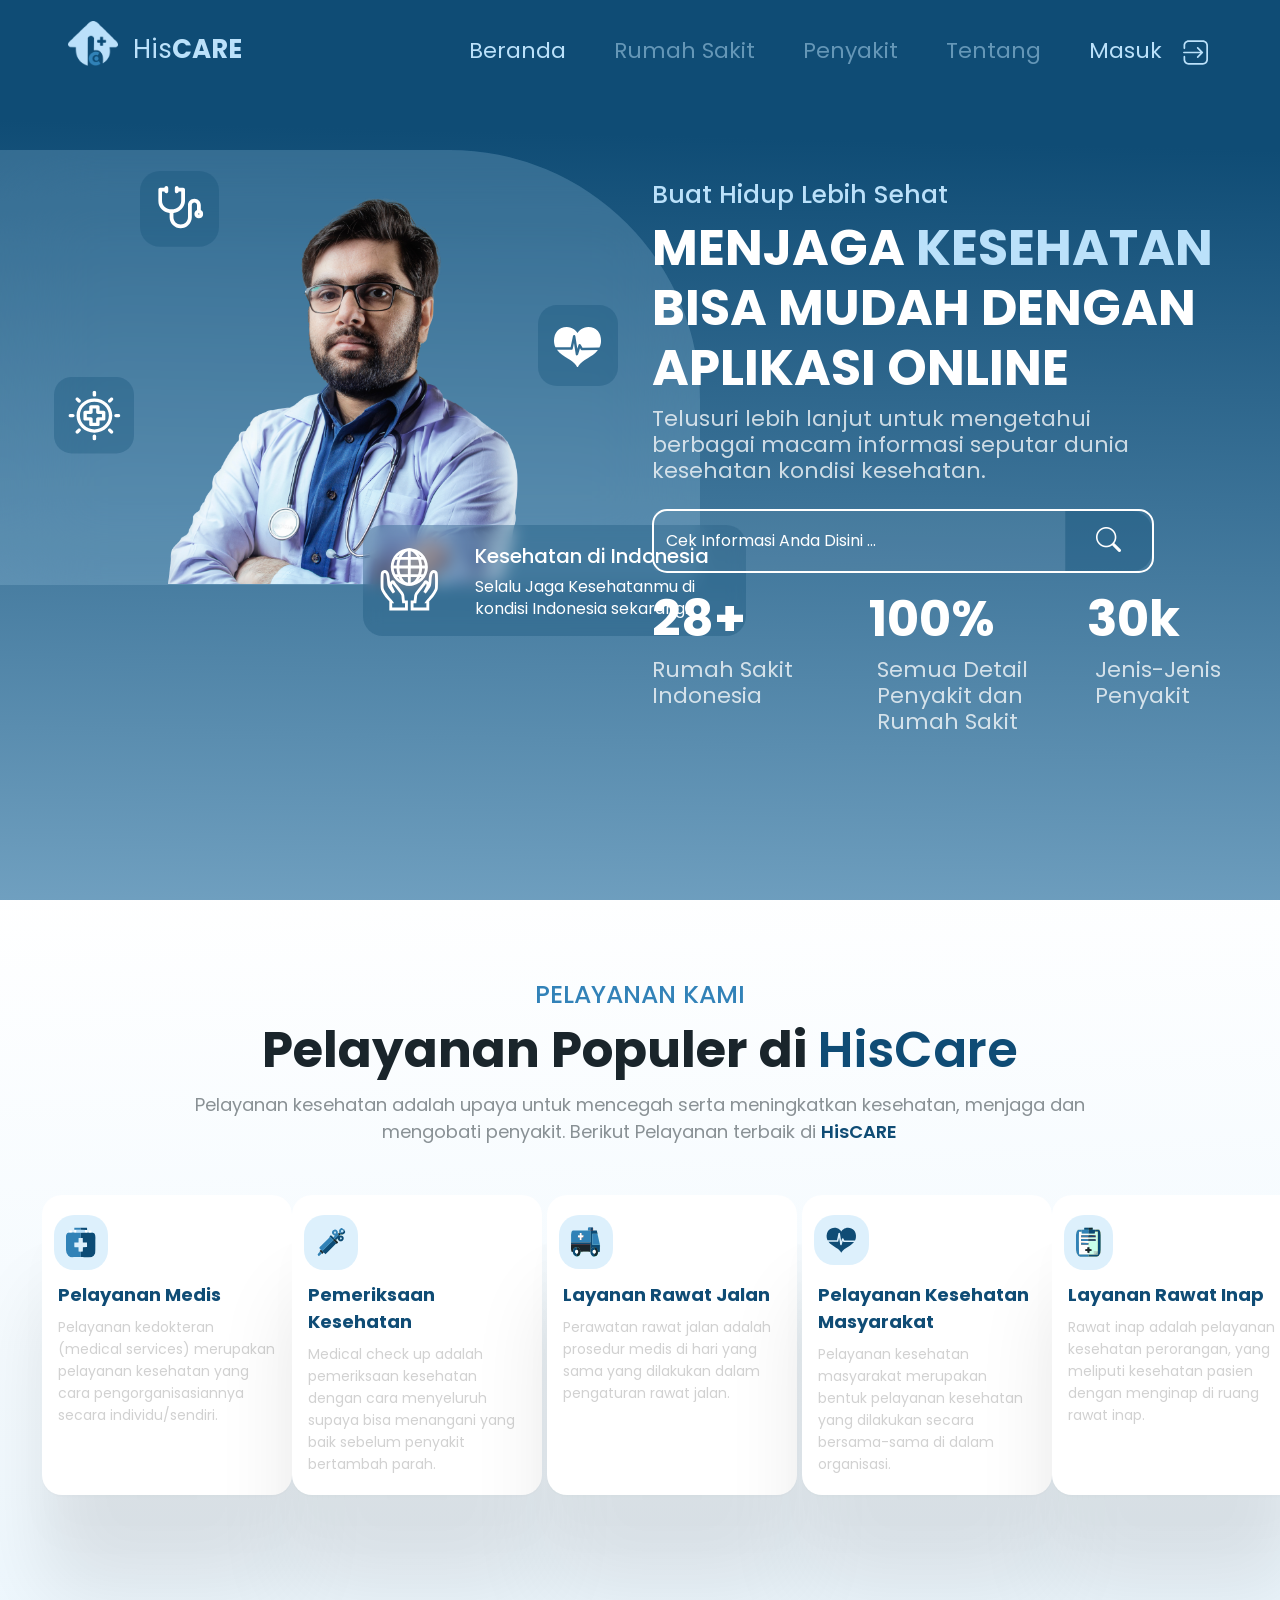
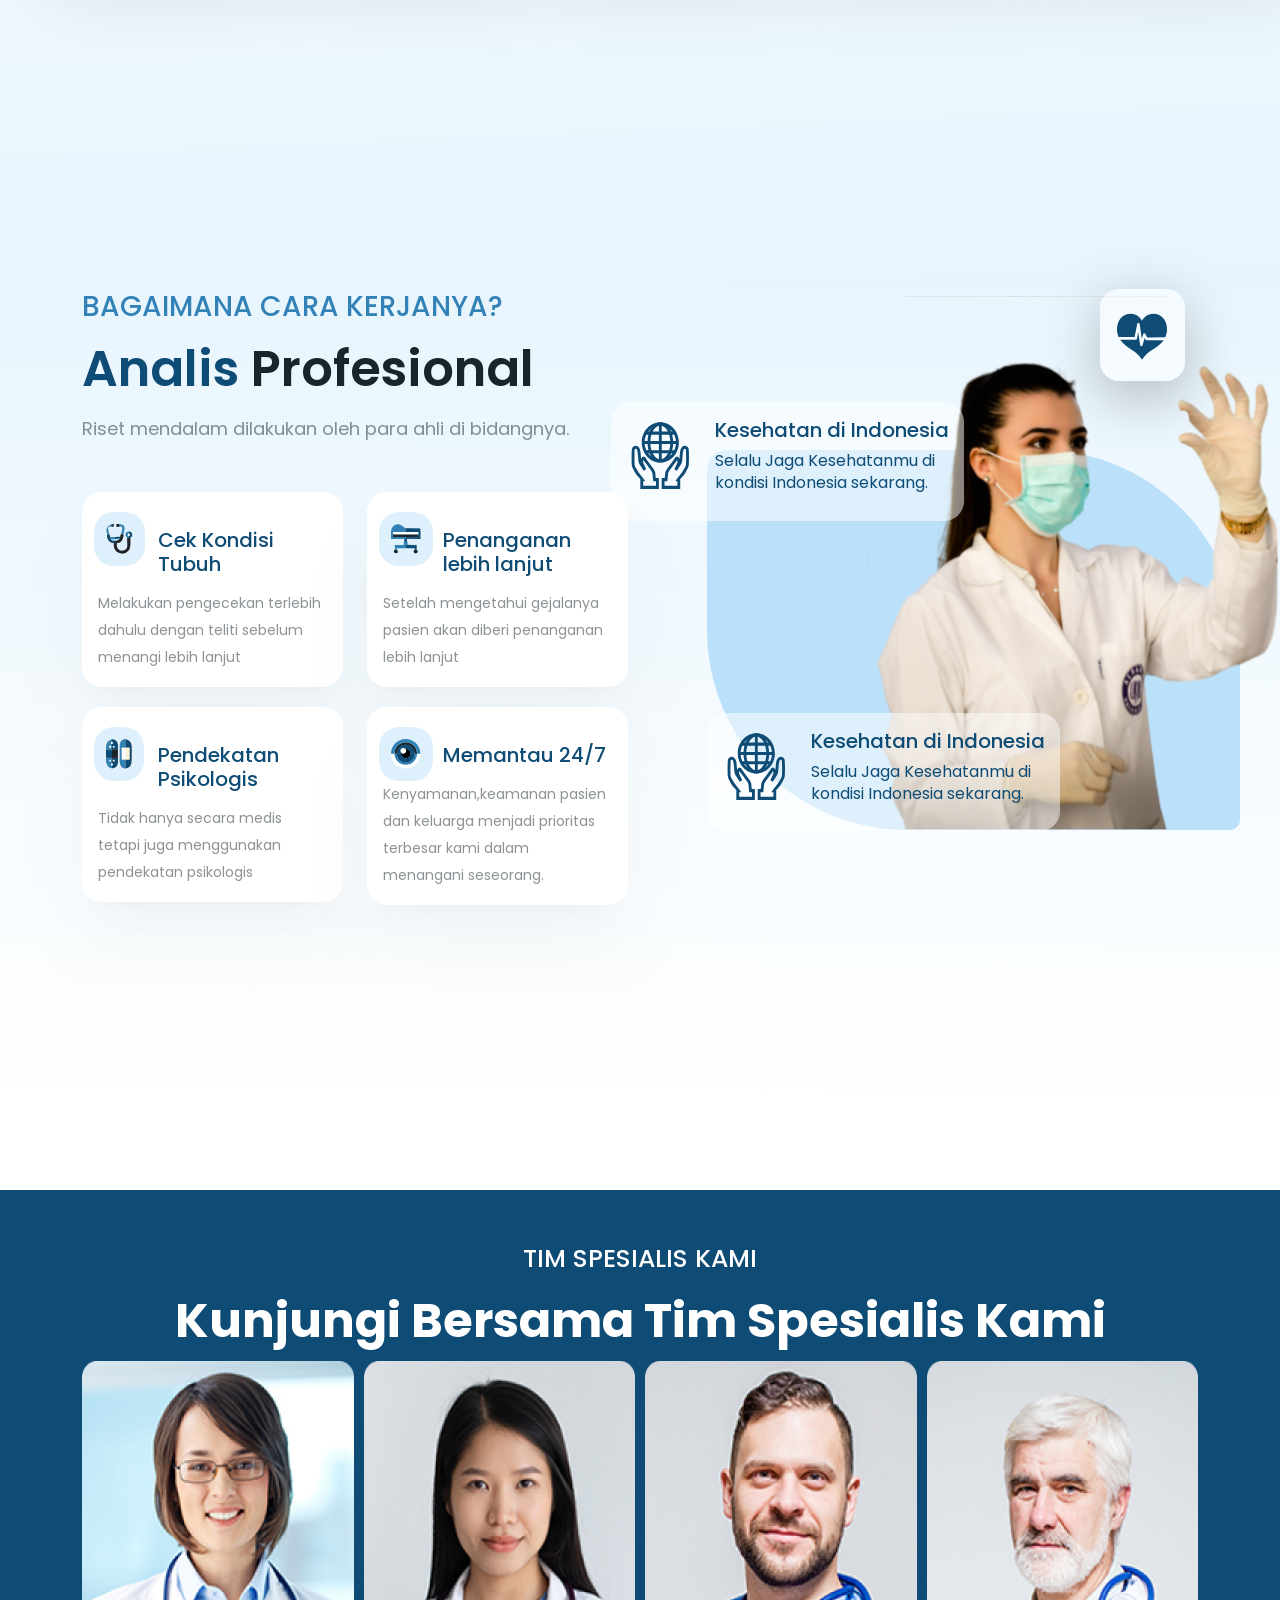
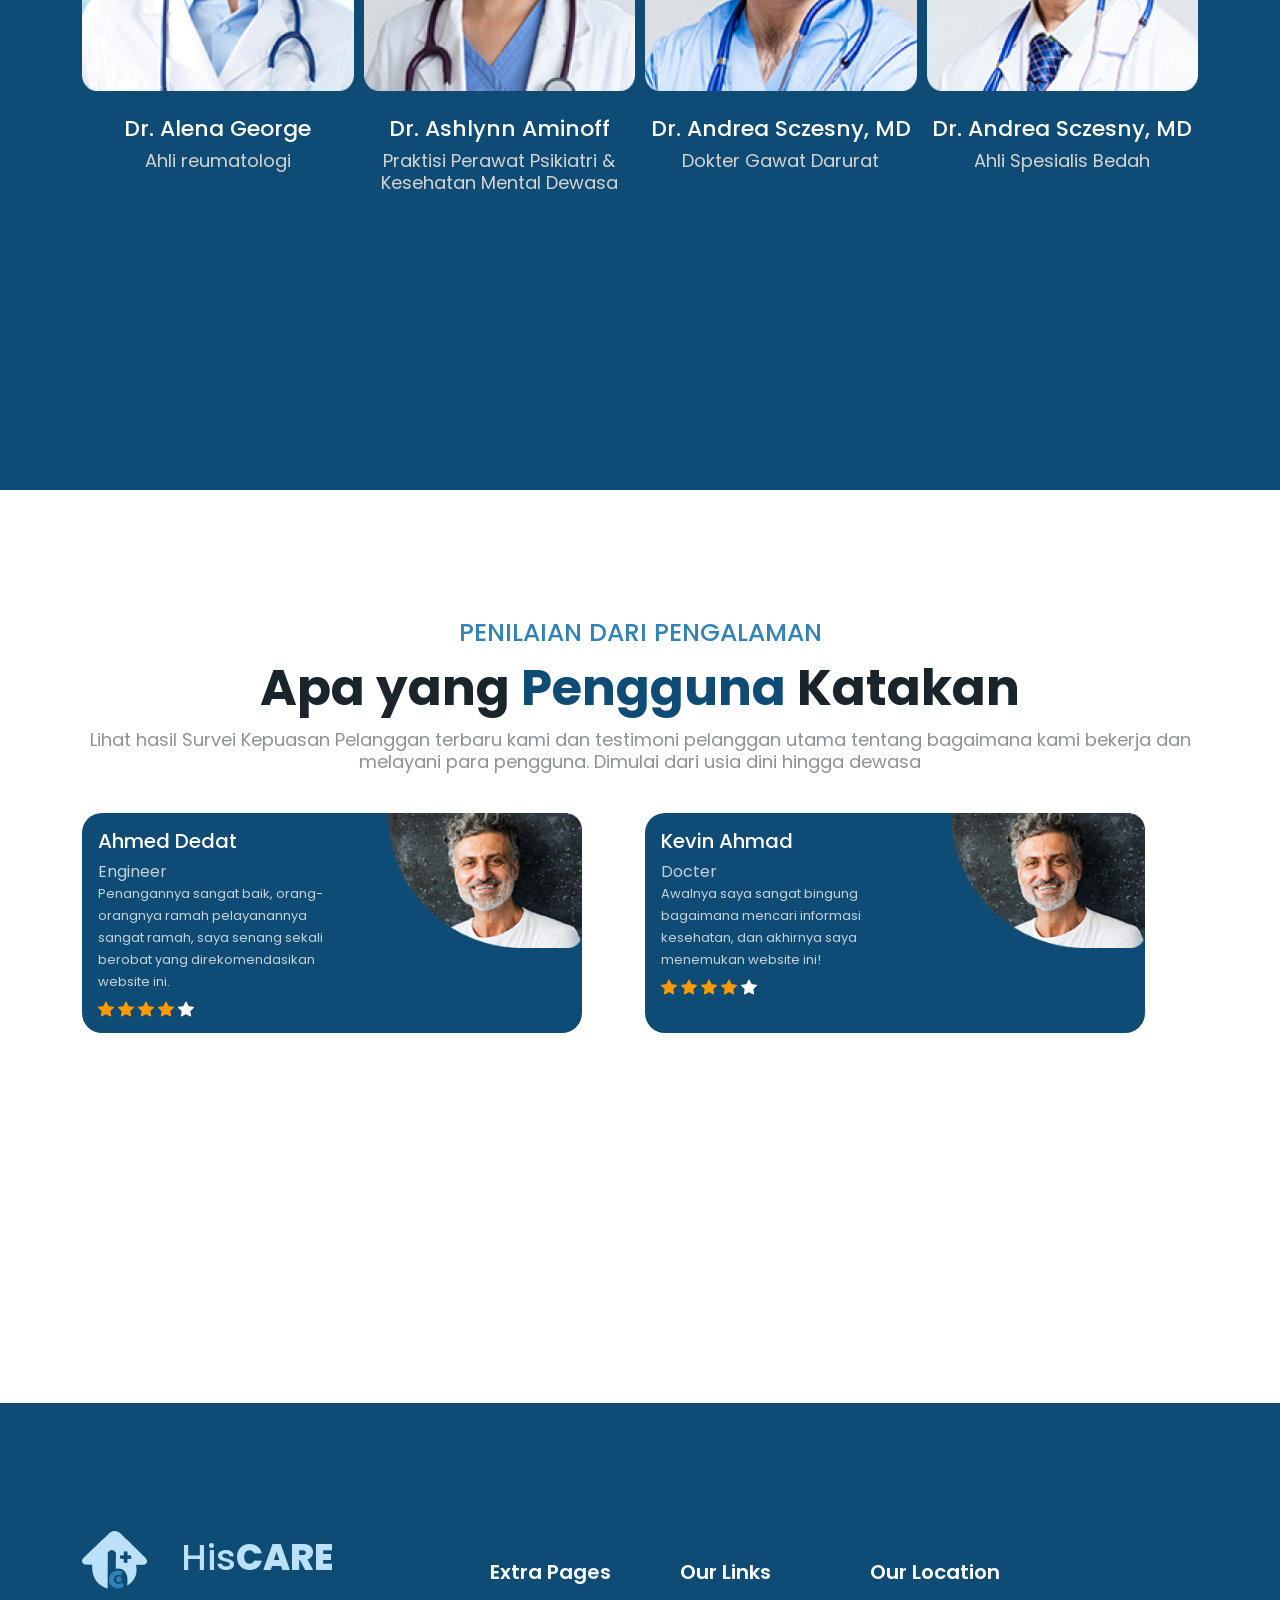
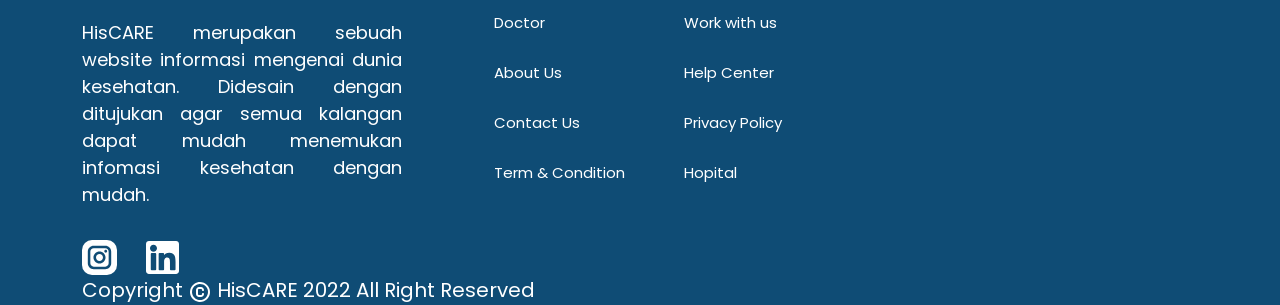
==== commit 02f255ff: "ok" ====
--- a/index.html
+++ b/index.html
@@ -93,7 +93,7 @@
                   <div class="col-lg-4 col-4">
                     <div class="value-2">
                       <h1>100%</h1>
-                      <p class="detail-value">Semua Detail Penyakit</p>
+                      <p class="detail-value">Semua Detail Penyakit dan Rumah Sakit</p>
                     </div>
                   </div>
                   <div class="col-lg-4 col-4">
@@ -127,7 +127,7 @@
                 <div class="card card-services-1">
                   <img src="image/icon/icon-service-1.svg" class="img-fluid img-card-service" alt="..." />
                   <div class="card-body card-body-services">
-                    <h5 class="card-title-service">Medical Services</h5>
+                    <h5 class="card-title-service">Pelayanan Medis</h5>
                     <p class="card-text-service">Pelayanan kedokteran (medical services) merupakan pelayanan kesehatan yang cara pengorganisasiannya secara individu/sendiri.</p>
                   </div>
                 </div>
@@ -136,7 +136,7 @@
                 <div class="card card-services-2">
                   <img src="image/icon/icon-service-2.svg" class="img-fluid img-card-service" alt="..." />
                   <div class="card-body card-body-services">
-                    <h5 class="card-title-service">Medical Check Up</h5>
+                    <h5 class="card-title-service">Pemeriksaan Kesehatan</h5>
                     <p class="card-text-service">Medical check up adalah pemeriksaan kesehatan dengan cara menyeluruh supaya bisa menangani yang baik sebelum penyakit bertambah parah.</p>
                   </div>
                 </div>
@@ -145,7 +145,7 @@
                 <div class="card card-services-3">
                   <img src="image/icon/icon-service-3.svg" class="img-fluid img-card-service" alt="..." />
                   <div class="card-body card-body-services">
-                    <h5 class="card-title-service">Ambulatory Services</h5>
+                    <h5 class="card-title-service">Layanan Rawat Jalan</h5>
                     <p class="card-text-service">Perawatan rawat jalan adalah prosedur medis di hari yang sama yang dilakukan dalam pengaturan rawat jalan. </p>
                   </div>
                 </div>
@@ -154,7 +154,7 @@
                 <div class="card card-services-4">
                   <img src="image/icon/icon-service-4.svg" class="img-fluid img-card-service" alt="..." />
                   <div class="card-body card-body-services">
-                    <h5 class="card-title-service">Public Health Service</h5>
+                    <h5 class="card-title-service">Pelayanan Kesehatan Masyarakat</h5>
                     <p class="card-text-service">Pelayanan kesehatan masyarakat merupakan bentuk pelayanan kesehatan yang dilakukan secara bersama-sama di dalam organisasi.</p>
                   </div>
                 </div>
@@ -163,7 +163,7 @@
                 <div class="card card-services-5">
                   <img src="image/icon/icon-service-5.svg" class="img-fluid img-card-service" alt="..." />
                   <div class="card-body card-body-services">
-                    <h5 class="card-title-service">Inpatient Services</h5>
+                    <h5 class="card-title-service">Layanan Rawat Inap</h5>
                     <p class="card-text-service">Rawat inap adalah pelayanan kesehatan perorangan, yang meliputi kesehatan pasien dengan menginap di ruang rawat inap.</p>
                   </div>
                 </div>
--- a/assets/css/style.css
+++ b/assets/css/style.css
@@ -309,8 +309,8 @@
 .card-services-3,
 .card-services-4,
 .card-services-5 {
-  width: fit-content;
-  height: auto;
+  width: 250px;
+  height: 300px;
   color: black;
   background: #ffffff;
   box-shadow: 0px 100px 80px rgba(0, 0, 0, 0.09), 0px 44.6385px 40.0391px rgba(0, 0, 0, 0.0148668), 0px 16.5479px 24.1177px rgba(0, 0, 0, 0.00201574), 0px 4.01307px 10.0172px rgba(0, 0, 0, 0.000244818),
@@ -365,14 +365,9 @@
   font-size: 18px;
   line-height: 27px;
   font-weight: 700;
-  width: 250px;
-}
-.card-title-service:target {
-  color: var(--fourth-color);
-}
-.card-text-service:target {
-  color: white;
-}
+}
+
+
 .card-services-1,
 .card-services-2,
 .card-services-3,
@@ -381,7 +376,6 @@
 .card-text-service {
   color: rgba(209, 209, 209, 1);
   font-size: 14px;
-  height: 300px;
 }
 
 /* !WORKS */
